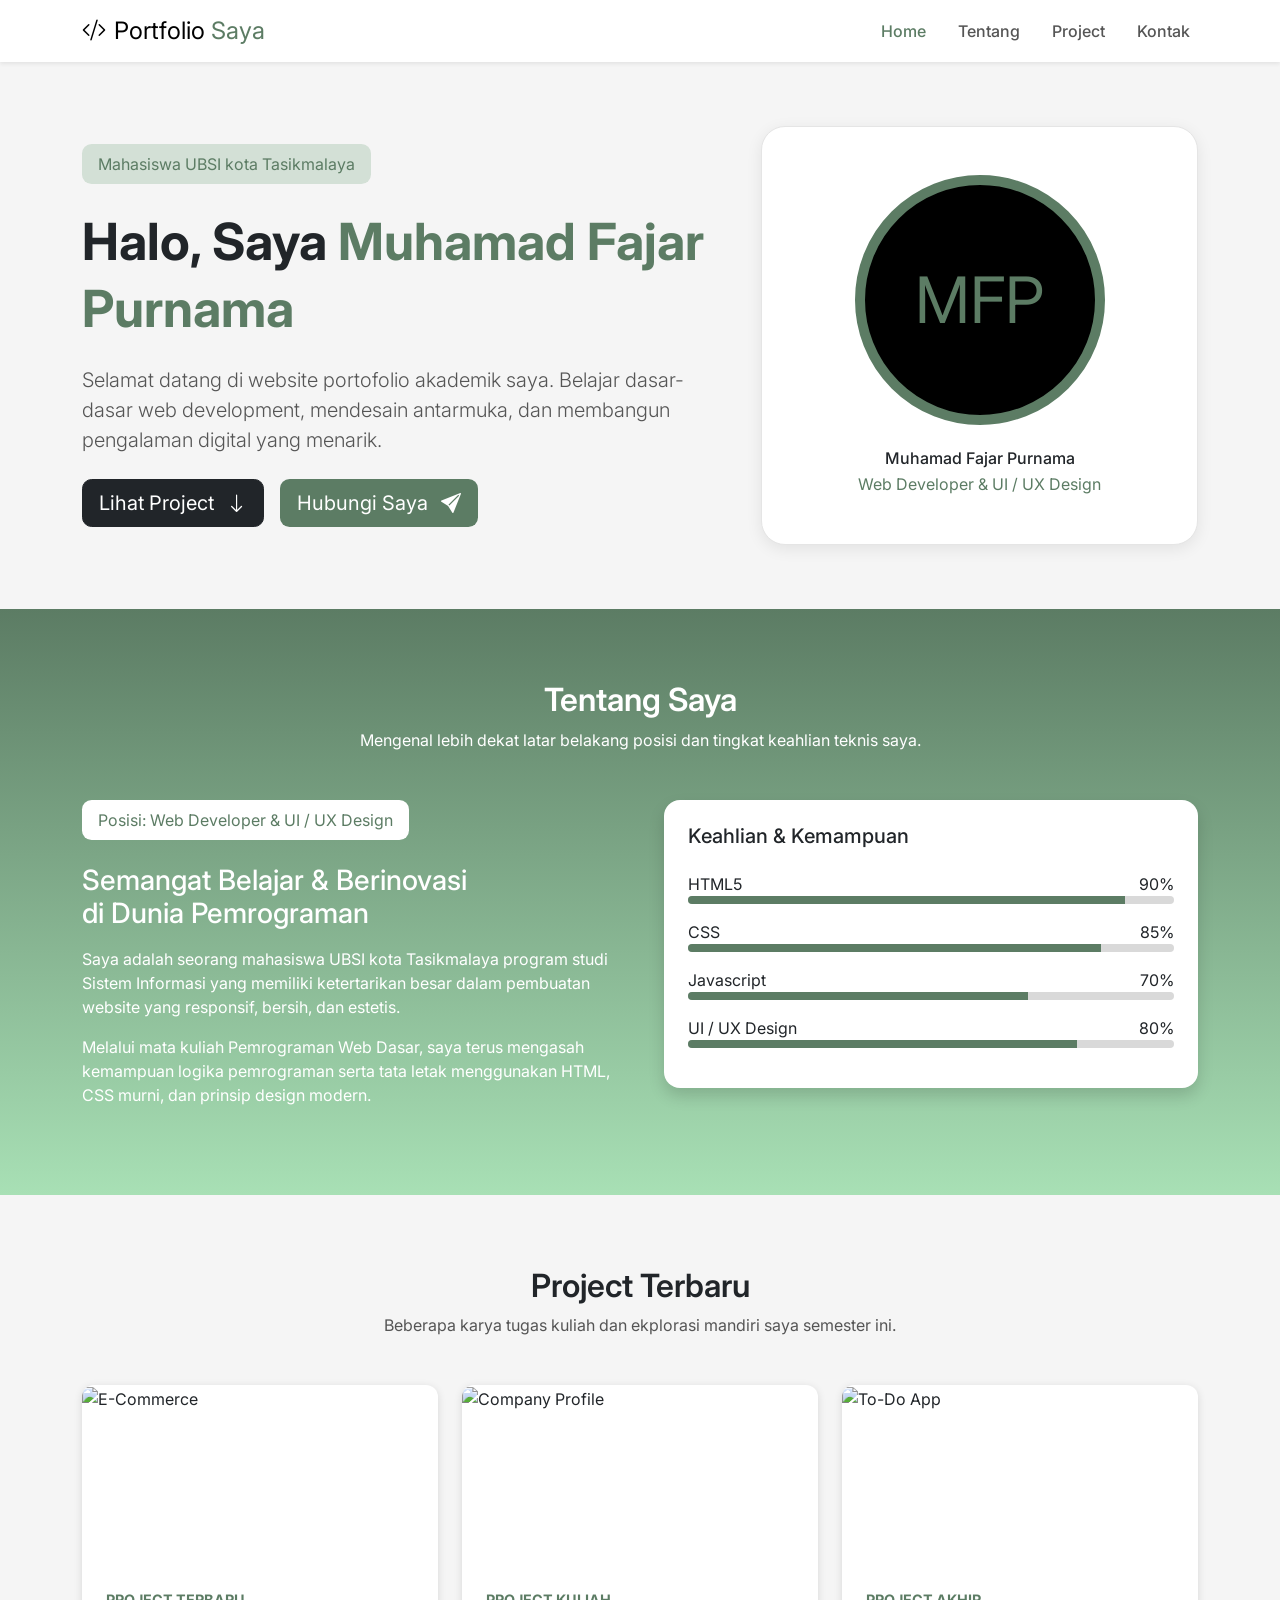
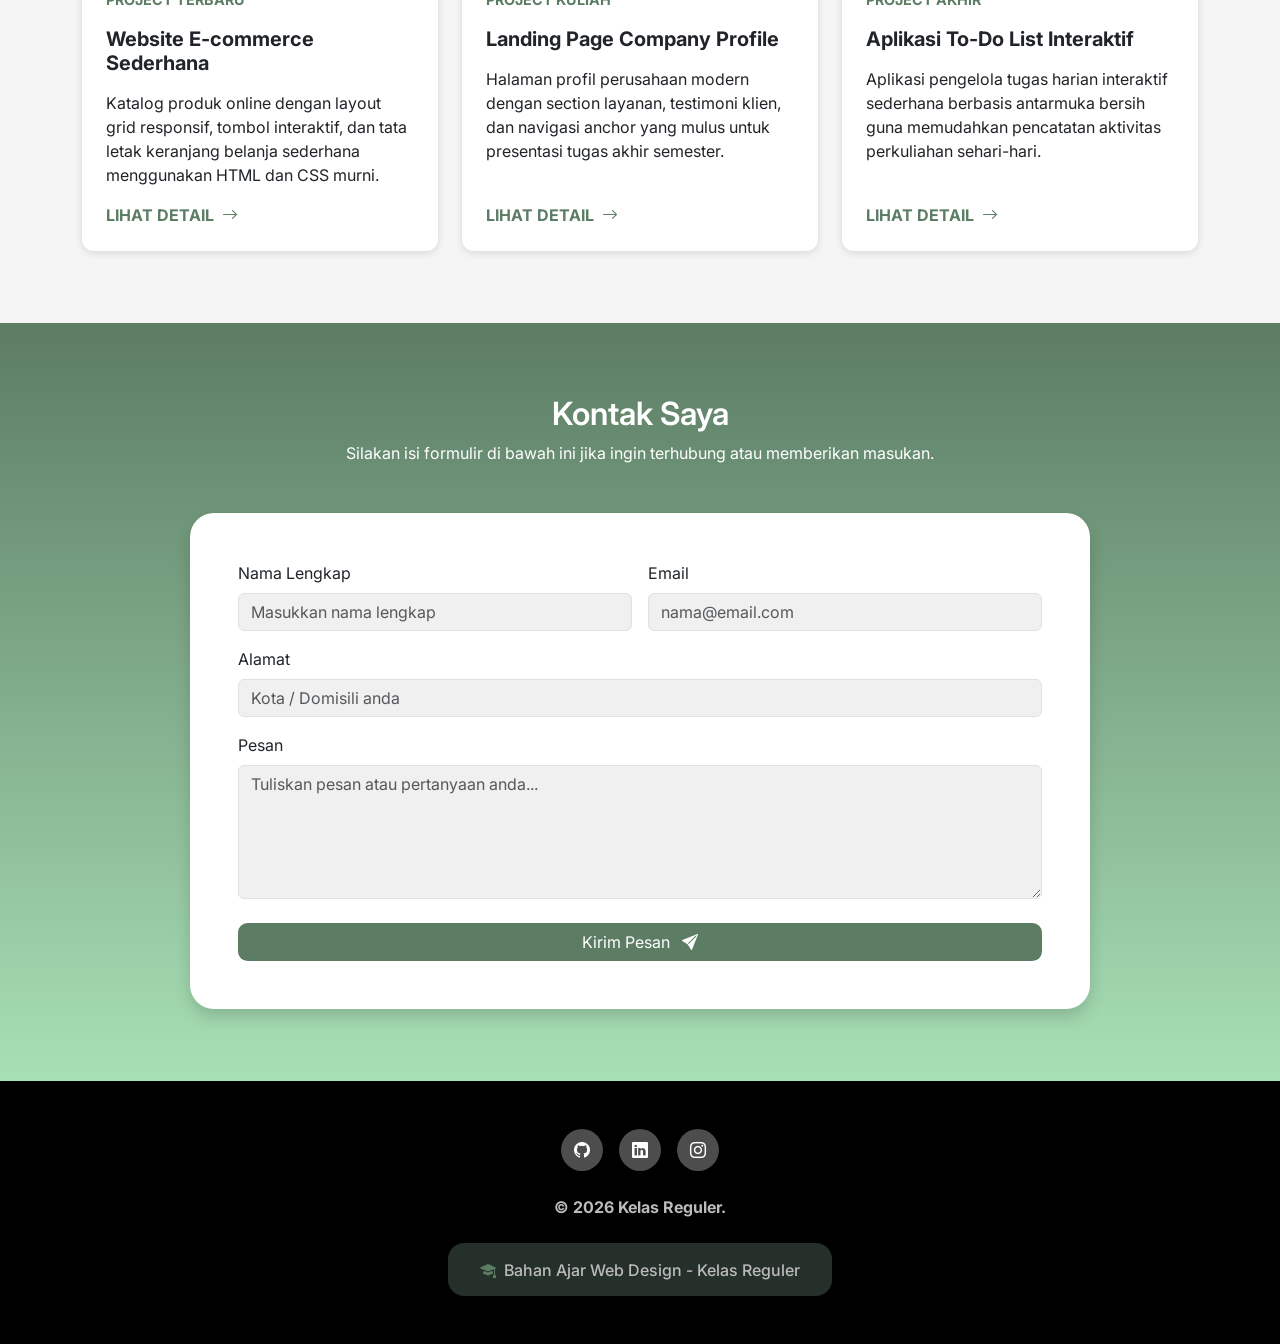
==== index.html @ 84a7619e "first commit" ====
<!DOCTYPE html>
<html lang="id">
<head>
  <meta charset="UTF-8">
  <meta name="viewport" content="width=device-width, initial-scale=1">
  <title>Portfolio Saya</title>
  <link href="https://cdn.jsdelivr.net/npm/bootstrap@5.3.3/dist/css/bootstrap.min.css" rel="stylesheet">
  <link href="https://cdn.jsdelivr.net/npm/bootstrap-icons@1.11.3/font/bootstrap-icons.min.css" rel="stylesheet">
  <link href="https://fonts.googleapis.com/css2?family=Inter:wght@400;500;700&display=swap" rel="stylesheet">
  <link href="style.css" rel="stylesheet">
</head>
<body>
  <nav class="navbar navbar-expand-lg bg-white sticky-top shadow-sm">
    <div class="container">
      <a class="navbar-brand fs-4" href="#home">
        <i class="bi bi-code-slash me-2"></i>Portfolio <span class="text-hijau">Saya</span>
      </a>
      <button class="navbar-toggler" type="button" data-bs-toggle="collapse" data-bs-target="#menu">
        <span class="navbar-toggler-icon"></span>
      </button>
      <div class="collapse navbar-collapse" id="menu">
        <ul class="navbar-nav ms-auto gap-lg-3">
          <li class="nav-item"><a class="nav-link active" href="#home">Home</a></li>
          <li class="nav-item"><a class="nav-link" href="#tentang">Tentang</a></li>
          <li class="nav-item"><a class="nav-link" href="#project">Project</a></li>
          <li class="nav-item"><a class="nav-link" href="#kontak">Kontak</a></li>
        </ul>
      </div>
    </div>
  </nav>
  <header id="home" class="hero">
    <div class="container">
      <div class="row align-items-center g-5">
        <div class="col-lg-7">
          <span class="badge-hijau">Mahasiswa UBSI kota Tasikmalaya</span>
          <h1 class="hero-title fw-bold mt-4">Halo, Saya <span class="text-hijau">Muhamad Fajar Purnama</span></h1>
          <p class="lead text-abu my-4">Selamat datang di website portofolio akademik saya. Belajar dasar-dasar web development, mendesain antarmuka, dan membangun pengalaman digital yang menarik.</p>
          <div class="d-flex flex-wrap gap-3">
            <a href="#project" class="btn btn-dark btn-lg">Lihat Project <i class="bi bi-arrow-down ms-2"></i></a>
            <a href="#kontak" class="btn btn-hijau btn-lg">Hubungi Saya <i class="bi bi-send-fill ms-2"></i></a>
          </div>
        </div>
        <div class="col-lg-5">
          <div class="kartu-profil bg-white text-center p-4 p-md-5">
            <div class="avatar mx-auto mb-4">MFP</div>
            <h2 class="h6 mb-1">Muhamad Fajar Purnama</h2>
            <p class="text-hijau mb-0">Web Developer &amp; UI / UX Design</p>
          </div>
        </div>
      </div>
    </div>
  </header>
  <section id="tentang" class="bg-gradasi text-white py-5">
    <div class="container py-4">
      <div class="text-center mb-5">
        <h2 class="fw-semibold">Tentang Saya</h2>
        <p>Mengenal lebih dekat latar belakang posisi dan tingkat keahlian teknis saya.</p>
      </div>
      <div class="row g-5 align-items-start">
        <div class="col-lg-6">
          <span class="badge-putih">Posisi: Web Developer &amp; UI / UX Design</span>
          <h3 class="mt-4 mb-3">Semangat Belajar &amp; Berinovasi<br>di Dunia Pemrograman</h3>
          <p>Saya adalah seorang mahasiswa UBSI kota Tasikmalaya program studi Sistem Informasi yang memiliki ketertarikan besar dalam pembuatan website yang responsif, bersih, dan estetis.</p>
          <p>Melalui mata kuliah Pemrograman Web Dasar, saya terus mengasah kemampuan logika pemrograman serta tata letak menggunakan HTML, CSS murni, dan prinsip design modern.</p>
        </div>
        <div class="col-lg-6">
          <div class="bg-white text-dark rounded-4 shadow p-4">
            <h3 class="h5 mb-4">Keahlian &amp; Kemampuan</h3>
            <div class="mb-3">
              <div class="d-flex justify-content-between"><span>HTML5</span><span>90%</span></div>
              <div class="progress"><div class="progress-bar" style="width: 90%"></div></div>
            </div>
            <div class="mb-3">
              <div class="d-flex justify-content-between"><span>CSS</span><span>85%</span></div>
              <div class="progress"><div class="progress-bar" style="width: 85%"></div></div>
            </div>
            <div class="mb-3">
              <div class="d-flex justify-content-between"><span>Javascript</span><span>70%</span></div>
              <div class="progress"><div class="progress-bar" style="width: 70%"></div></div>
            </div>
            <div class="mb-3">
              <div class="d-flex justify-content-between"><span>UI / UX Design</span><span>80%</span></div>
              <div class="progress"><div class="progress-bar" style="width: 80%"></div></div>
            </div>
          </div>
        </div>
      </div>
    </div>
  </section>
  <section id="project" class="py-5">
    <div class="container py-4">
      <div class="text-center mb-5">
        <h2 class="fw-semibold">Project Terbaru</h2>
        <p class="text-abu">Beberapa karya tugas kuliah dan ekplorasi mandiri saya semester ini.</p>
      </div>
      <div class="row g-4">
        <div class="col-md-6 col-lg-4">
          <div class="card kartu-project h-100">
            <div class="gambar-wrap">
              <img src="https://picsum.photos/seed/gedung/600/360" alt="E-Commerce">
              <span class="gambar-judul">E-Commerce</span>
            </div>
            <div class="card-body d-flex flex-column p-4">
              <span class="label-project">PROJECT TERBARU</span>
              <h3 class="h5 fw-bold my-3">Website E-commerce Sederhana</h3>
              <p>Katalog produk online dengan layout grid responsif, tombol interaktif, dan tata letak keranjang belanja sederhana menggunakan HTML dan CSS murni.</p>
              <a href="#" class="link-detail mt-auto">Lihat Detail <i class="bi bi-arrow-right ms-1"></i></a>
            </div>
          </div>
        </div>
        <div class="col-md-6 col-lg-4">
          <div class="card kartu-project h-100">
            <div class="gambar-wrap">
              <img src="https://picsum.photos/seed/tim/600/360" alt="Company Profile">
              <span class="gambar-judul">Company Profile</span>
            </div>
            <div class="card-body d-flex flex-column p-4">
              <span class="label-project">PROJECT KULIAH</span>
              <h3 class="h5 fw-bold my-3">Landing Page Company Profile</h3>
              <p>Halaman profil perusahaan modern dengan section layanan, testimoni klien, dan navigasi anchor yang mulus untuk presentasi tugas akhir semester.</p>
              <a href="#" class="link-detail mt-auto">Lihat Detail <i class="bi bi-arrow-right ms-1"></i></a>
            </div>
          </div>
        </div>
        <div class="col-md-6 col-lg-4">
          <div class="card kartu-project h-100">
            <div class="gambar-wrap">
              <img src="https://picsum.photos/seed/todo/600/360" alt="To-Do App">
              <span class="gambar-judul">To-Do App</span>
            </div>
            <div class="card-body d-flex flex-column p-4">
              <span class="label-project">PROJECT AKHIR</span>
              <h3 class="h5 fw-bold my-3">Aplikasi To-Do List Interaktif</h3>
              <p>Aplikasi pengelola tugas harian interaktif sederhana berbasis antarmuka bersih guna memudahkan pencatatan aktivitas perkuliahan sehari-hari.</p>
              <a href="#" class="link-detail mt-auto">Lihat Detail <i class="bi bi-arrow-right ms-1"></i></a>
            </div>
          </div>
        </div>
      </div>
    </div>
  </section>
  <section id="kontak" class="bg-gradasi text-white py-5">
    <div class="container py-4">
      <div class="text-center mb-5">
        <h2 class="fw-semibold">Kontak Saya</h2>
        <p>Silakan isi formulir di bawah ini jika ingin terhubung atau memberikan masukan.</p>
      </div>
      <form class="kartu-form bg-white text-dark shadow mx-auto p-4 p-md-5"
            onsubmit="event.preventDefault(); alert('Terima kasih! Pesan Anda sudah terkirim.'); this.reset();">
        <div class="row g-3 mb-3">
          <div class="col-md-6">
            <label for="nama" class="form-label">Nama Lengkap</label>
            <input type="text" class="form-control" id="nama" placeholder="Masukkan nama lengkap" required>
          </div>
          <div class="col-md-6">
            <label for="email" class="form-label">Email</label>
            <input type="email" class="form-control" id="email" placeholder="nama@email.com" required>
          </div>
        </div>
        <div class="mb-3">
          <label for="alamat" class="form-label">Alamat</label>
          <input type="text" class="form-control" id="alamat" placeholder="Kota / Domisili anda">
        </div>
        <div class="mb-4">
          <label for="pesan" class="form-label">Pesan</label>
          <textarea class="form-control" id="pesan" rows="5" placeholder="Tuliskan pesan atau pertanyaan anda..." required></textarea>
        </div>
        <button type="submit" class="btn btn-hijau w-100">Kirim Pesan <i class="bi bi-send-fill ms-2"></i></button>
      </form>
    </div>
  </section>
  <footer class="text-center py-5">
    <div class="d-flex justify-content-center gap-3 mb-4">
      <a href="#" class="ikon-sosial" aria-label="GitHub"><i class="bi bi-github"></i></a>
      <a href="#" class="ikon-sosial" aria-label="LinkedIn"><i class="bi bi-linkedin"></i></a>
      <a href="#" class="ikon-sosial" aria-label="Instagram"><i class="bi bi-instagram"></i></a>
    </div>
    <p class="fw-bold mb-4">&copy; 2026 Kelas Reguler.</p>
    <span class="pil-footer"><i class="bi bi-mortarboard-fill text-hijau me-2"></i>Bahan Ajar Web Design - Kelas Reguler</span>
  </footer>

  <script src="https://cdn.jsdelivr.net/npm/bootstrap@5.3.3/dist/js/bootstrap.bundle.min.js"></script>
</body>
</html>
---- style.css ----
/* ===== Variabel warna ===== */
:root {
  --hijau-utama: #5c7c64;
  --hijau-muda: #a8e0b5;
  --hijau-badge: #d3e0d6;
  --latar: #f5f5f5;
  --abu-teks: #555555;
}

/* ===== Dasar ===== */
html {
  scroll-behavior: smooth;
}
section,
header {
  scroll-margin-top: 70px;
}
body {
  font-family: "Inter", sans-serif;
  background: var(--latar);
}
.text-hijau {
  color: var(--hijau-utama);
}
.text-abu {
  color: var(--abu-teks);
}

/* ===== Tombol ===== */
.btn-hijau {
  background: var(--hijau-utama);
  color: #fff;
}
.btn-hijau:hover {
  background: #4a6651;
  color: #fff;
}
.btn-hijau,
.btn-dark {
  border-radius: 0.6rem;
}

/* ===== Navbar ===== */
.navbar .nav-link {
  color: var(--abu-teks);
  font-weight: 500;
}
.navbar .nav-link:hover,
.navbar .nav-link.active {
  color: var(--hijau-utama);
}

/* ===== Hero ===== */
.hero {
  padding: 4rem 0;
}
.badge-hijau {
  display: inline-block;
  background: var(--hijau-badge);
  color: var(--hijau-utama);
  padding: 0.5rem 1rem;
  border-radius: 0.6rem;
}
.hero-title {
  font-size: clamp(2rem, 5vw, 3.2rem);
  line-height: 1.3;
}
.kartu-profil {
  border: 1px solid #e5e5e5;
  border-radius: 1.5rem;
  box-shadow: 0 4px 16px rgba(0, 0, 0, 0.08);
}
.avatar {
  width: 250px;
  height: 250px;
  border-radius: 50%;
  background: #000;
  color: var(--hijau-utama);
  border: 10px solid var(--hijau-utama);
  display: flex;
  align-items: center;
  justify-content: center;
  font-size: 4rem;
}

/* ===== Section dengan gradasi (Tentang & Kontak) ===== */
.bg-gradasi {
  background: linear-gradient(to bottom, var(--hijau-utama), var(--hijau-muda));
}
.badge-putih {
  display: inline-block;
  background: #fff;
  color: var(--hijau-utama);
  padding: 0.5rem 1rem;
  border-radius: 0.6rem;
}

/* ===== Progress bar keahlian ===== */
.progress {
  height: 8px;
  background: #d9d9d9;
}
.progress-bar {
  background: var(--hijau-utama);
}

/* ===== Kartu project ===== */
.kartu-project {
  border: 0;
  border-radius: 0.75rem;
  overflow: hidden;
  box-shadow: 0 2px 8px rgba(0, 0, 0, 0.12);
  transition:
    transform 0.3s,
    box-shadow 0.3s;
}
.kartu-project:hover {
  transform: translateY(-6px);
  box-shadow: 0 10px 24px rgba(0, 0, 0, 0.18);
}
.gambar-wrap {
  position: relative;
  height: 180px;
}
.gambar-wrap img {
  width: 100%;
  height: 100%;
  object-fit: cover;
}
.gambar-judul {
  position: absolute;
  inset: 0;
  display: flex;
  align-items: center;
  justify-content: center;
  color: #fff;
  font-size: 1.8rem;
}
.label-project {
  color: var(--hijau-utama);
  font-weight: 700;
  font-size: 0.9rem;
}
.link-detail {
  color: var(--hijau-utama);
  font-weight: 700;
  text-decoration: none;
  text-transform: uppercase;
}
.link-detail:hover {
  color: #000;
}

/* ===== Form kontak ===== */
.kartu-form {
  max-width: 900px;
  border-radius: 1.5rem;
}
.form-control {
  background: #f0f0f0;
}
.form-control:focus {
  border-color: var(--hijau-utama);
  box-shadow: 0 0 0 0.2rem rgba(92, 124, 100, 0.25);
}

/* ===== Footer ===== */
footer {
  background: #000;
  color: #bbb;
}
.ikon-sosial {
  width: 42px;
  height: 42px;
  border-radius: 50%;
  background: #4d4d4d;
  color: #fff;
  display: inline-flex;
  align-items: center;
  justify-content: center;
  transition: background 0.3s;
}
.ikon-sosial:hover {
  background: var(--hijau-utama);
  color: #fff;
}
.pil-footer {
  display: inline-block;
  background: #25302a;
  border-radius: 1rem;
  padding: 0.9rem 2rem;
  font-weight: 500;
}

/* ===== Responsive ===== */
@media (max-width: 991px) {
  .hero {
    padding: 2.5rem 0;
  }
}
@media (max-width: 767px) {
  .hero .btn {
    width: 100%;
  } /* tombol hero tersusun penuh */
  section.py-5 {
    padding-top: 2rem !important;
    padding-bottom: 2rem !important;
  }
}
@media (max-width: 575px) {
  .avatar {
    width: 180px;
    height: 180px;
    font-size: 3rem;
    border-width: 7px;
  }
  .kartu-form {
    padding: 1.5rem !important;
  }
}
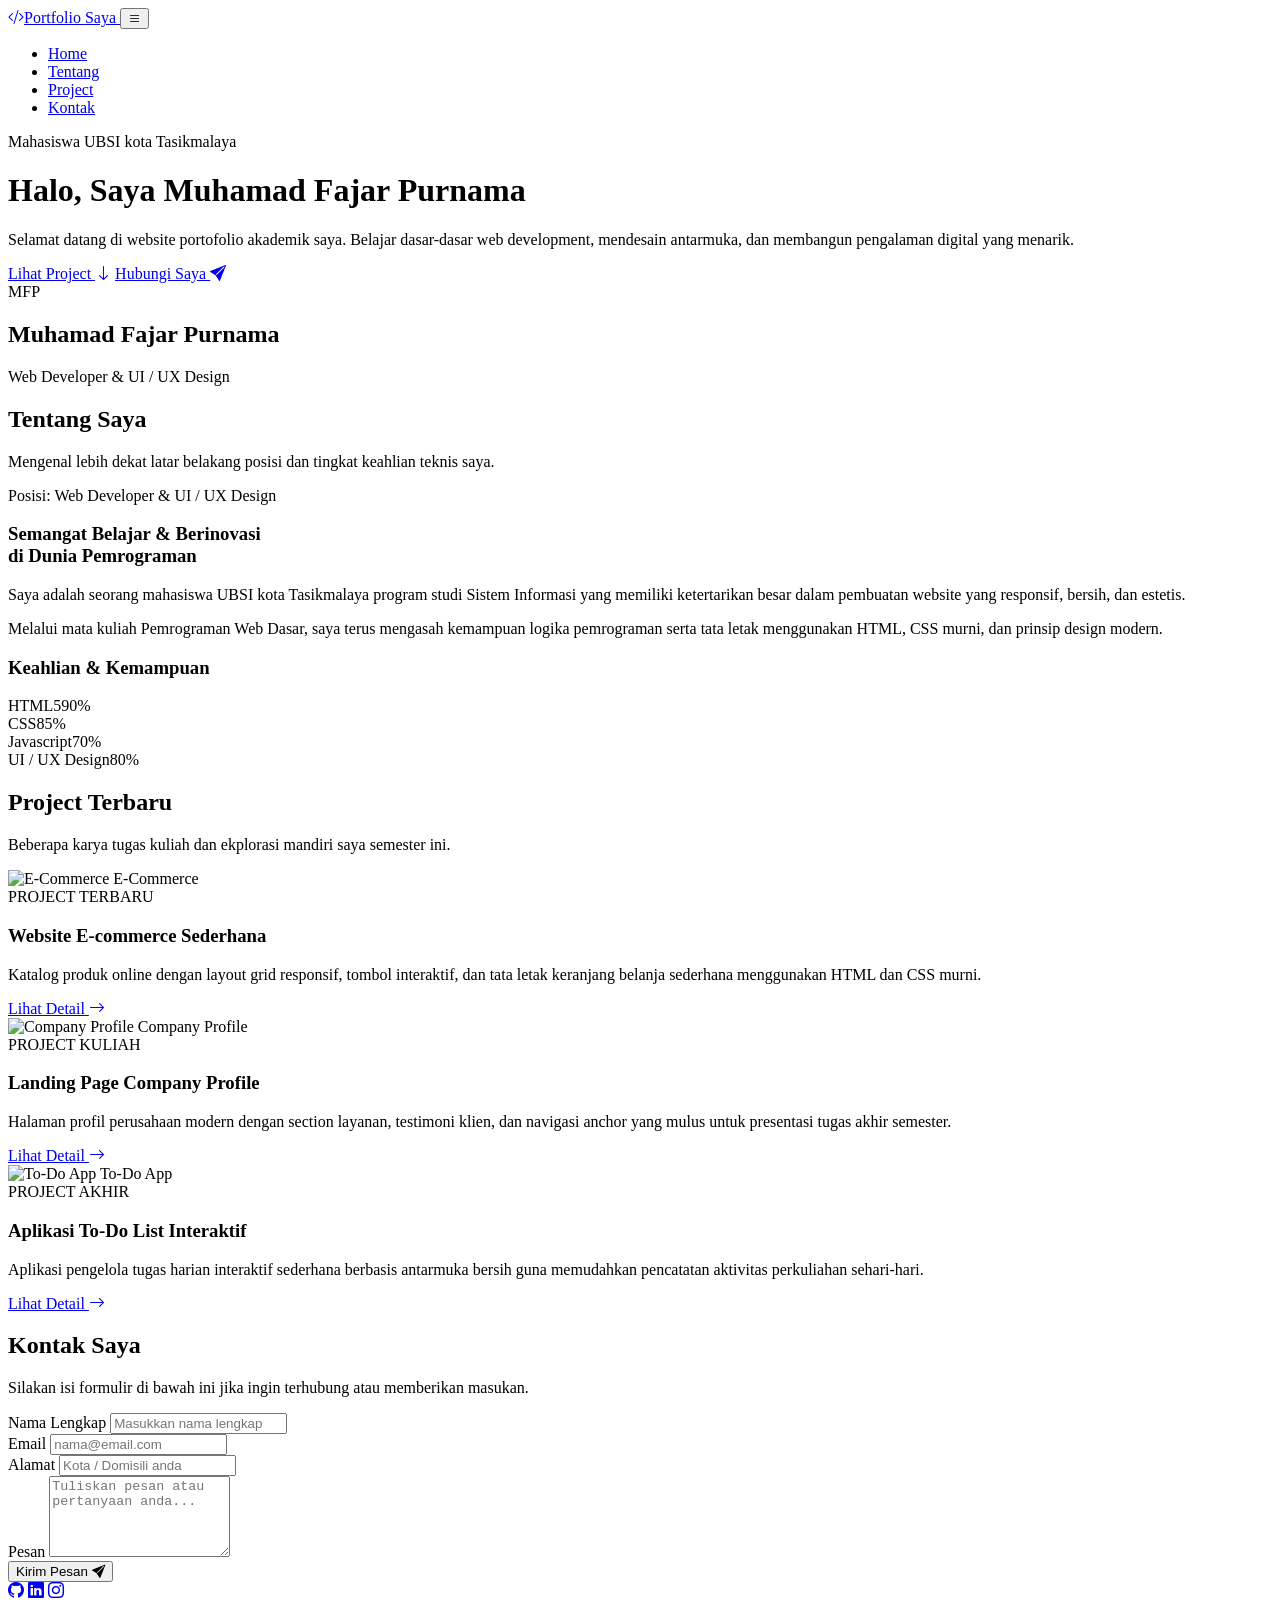
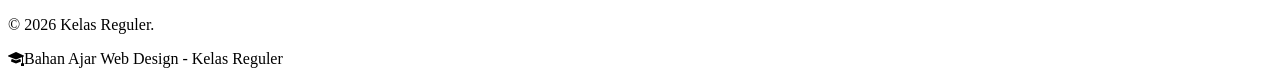
==== commit 2427657c: "ubah semua code style menjadi mengunakan tailwind" ====
--- a/index.html
+++ b/index.html
@@ -1,184 +1,248 @@
 <!DOCTYPE html>
 <html lang="id">
+
 <head>
   <meta charset="UTF-8">
   <meta name="viewport" content="width=device-width, initial-scale=1">
   <title>Portfolio Saya</title>
-  <link href="https://cdn.jsdelivr.net/npm/bootstrap@5.3.3/dist/css/bootstrap.min.css" rel="stylesheet">
+
+  <!-- Tailwind CSS (CDN) -->
+  <script src="https://cdn.tailwindcss.com"></script>
+  <script>
+    // Warna dan font kustom, bisa dipakai sebagai class: bg-hijau, text-hijau, font-sans, dst.
+    tailwind.config = {
+      theme: {
+        extend: {
+          colors: {
+            hijau: { DEFAULT: '#5C7C64', tua: '#4a6651', muda: '#A8E0B5', badge: '#D3E0D6' },
+            latar: '#F5F5F5'
+          },
+          fontFamily: { sans: ['Inter', 'sans-serif'] }
+        }
+      }
+    }
+  </script>
+
+  <!-- Ikon dan font -->
   <link href="https://cdn.jsdelivr.net/npm/bootstrap-icons@1.11.3/font/bootstrap-icons.min.css" rel="stylesheet">
   <link href="https://fonts.googleapis.com/css2?family=Inter:wght@400;500;700&display=swap" rel="stylesheet">
+
+  <!-- CSS tambahan -->
   <link href="style.css" rel="stylesheet">
 </head>
-<body>
-  <nav class="navbar navbar-expand-lg bg-white sticky-top shadow-sm">
-    <div class="container">
-      <a class="navbar-brand fs-4" href="#home">
-        <i class="bi bi-code-slash me-2"></i>Portfolio <span class="text-hijau">Saya</span>
+
+<body class="bg-latar font-sans text-gray-900">
+
+  <nav class="sticky top-0 z-50 bg-white shadow-md">
+    <div class="mx-auto flex max-w-6xl items-center justify-between px-4 py-4">
+      <a href="#home" class="flex items-center gap-2 text-2xl">
+        <i class="bi bi-code-slash"></i>Portfolio <span class="text-hijau">Saya</span>
       </a>
-      <button class="navbar-toggler" type="button" data-bs-toggle="collapse" data-bs-target="#menu">
-        <span class="navbar-toggler-icon"></span>
+      <!-- Tombol hamburger: hanya tampil di bawah layar lg -->
+      <button class="text-3xl lg:hidden" aria-label="Menu"
+        onclick="document.getElementById('menu').classList.toggle('hidden')">
+        <i class="bi bi-list"></i>
       </button>
-      <div class="collapse navbar-collapse" id="menu">
-        <ul class="navbar-nav ms-auto gap-lg-3">
-          <li class="nav-item"><a class="nav-link active" href="#home">Home</a></li>
-          <li class="nav-item"><a class="nav-link" href="#tentang">Tentang</a></li>
-          <li class="nav-item"><a class="nav-link" href="#project">Project</a></li>
-          <li class="nav-item"><a class="nav-link" href="#kontak">Kontak</a></li>
-        </ul>
-      </div>
+      <!-- Menu: tersembunyi di HP, tampil mendatar di layar lg -->
+      <ul id="menu"
+        class="absolute left-0 top-full hidden w-full flex-col gap-4 bg-white px-4 pb-4 shadow-md lg:static lg:flex lg:w-auto lg:flex-row lg:gap-8 lg:p-0 lg:shadow-none">
+        <li><a href="#home" class="font-medium text-hijau">Home</a></li>
+        <li><a href="#tentang" class="font-medium text-gray-600 hover:text-hijau">Tentang</a></li>
+        <li><a href="#project" class="font-medium text-gray-600 hover:text-hijau">Project</a></li>
+        <li><a href="#kontak" class="font-medium text-gray-600 hover:text-hijau">Kontak</a></li>
+      </ul>
     </div>
   </nav>
-  <header id="home" class="hero">
-    <div class="container">
-      <div class="row align-items-center g-5">
-        <div class="col-lg-7">
-          <span class="badge-hijau">Mahasiswa UBSI kota Tasikmalaya</span>
-          <h1 class="hero-title fw-bold mt-4">Halo, Saya <span class="text-hijau">Muhamad Fajar Purnama</span></h1>
-          <p class="lead text-abu my-4">Selamat datang di website portofolio akademik saya. Belajar dasar-dasar web development, mendesain antarmuka, dan membangun pengalaman digital yang menarik.</p>
-          <div class="d-flex flex-wrap gap-3">
-            <a href="#project" class="btn btn-dark btn-lg">Lihat Project <i class="bi bi-arrow-down ms-2"></i></a>
-            <a href="#kontak" class="btn btn-hijau btn-lg">Hubungi Saya <i class="bi bi-send-fill ms-2"></i></a>
-          </div>
-        </div>
-        <div class="col-lg-5">
-          <div class="kartu-profil bg-white text-center p-4 p-md-5">
-            <div class="avatar mx-auto mb-4">MFP</div>
-            <h2 class="h6 mb-1">Muhamad Fajar Purnama</h2>
-            <p class="text-hijau mb-0">Web Developer &amp; UI / UX Design</p>
-          </div>
-        </div>
-      </div>
+  <header id="home" class="scroll-mt-20 py-10 lg:py-16">
+    <div class="mx-auto grid max-w-6xl items-center gap-12 px-4 lg:grid-cols-12">
+
+      <!-- Kolom teks -->
+      <div class="lg:col-span-7">
+        <span class="inline-block rounded-lg bg-hijau-badge px-4 py-2 text-hijau">Mahasiswa UBSI kota Tasikmalaya</span>
+        <h1 class="mt-6 text-4xl font-bold leading-snug md:text-5xl">
+          Halo, Saya <span class="text-hijau">Muhamad Fajar Purnama</span>
+        </h1>
+        <p class="my-6 text-lg leading-relaxed text-gray-600">Selamat datang di website portofolio akademik saya.
+          Belajar dasar-dasar web development, mendesain antarmuka, dan membangun pengalaman digital yang menarik.</p>
+        <div class="flex flex-col gap-3 sm:flex-row">
+          <a href="#project"
+            class="rounded-lg bg-black px-6 py-3 text-center text-lg text-white hover:bg-gray-800">Lihat Project <i
+              class="bi bi-arrow-down ml-2"></i></a>
+          <a href="#kontak"
+            class="rounded-lg bg-hijau px-6 py-3 text-center text-lg text-white hover:bg-hijau-tua">Hubungi Saya <i
+              class="bi bi-send-fill ml-2"></i></a>
+        </div>
+      </div>
+
+      <!-- Kartu profil -->
+      <div class="lg:col-span-5">
+        <div class="rounded-3xl border border-gray-200 bg-white p-8 text-center shadow-lg md:p-12">
+          <div
+            class="mx-auto mb-6 flex h-44 w-44 items-center justify-center rounded-full border-8 border-hijau bg-black text-5xl text-hijau sm:h-60 sm:w-60 sm:text-6xl">
+            MFP</div>
+          <h2 class="font-medium">Muhamad Fajar Purnama</h2>
+          <p class="text-hijau">Web Developer &amp; UI / UX Design</p>
+        </div>
+      </div>
+
     </div>
   </header>
-  <section id="tentang" class="bg-gradasi text-white py-5">
-    <div class="container py-4">
-      <div class="text-center mb-5">
-        <h2 class="fw-semibold">Tentang Saya</h2>
-        <p>Mengenal lebih dekat latar belakang posisi dan tingkat keahlian teknis saya.</p>
-      </div>
-      <div class="row g-5 align-items-start">
-        <div class="col-lg-6">
-          <span class="badge-putih">Posisi: Web Developer &amp; UI / UX Design</span>
-          <h3 class="mt-4 mb-3">Semangat Belajar &amp; Berinovasi<br>di Dunia Pemrograman</h3>
-          <p>Saya adalah seorang mahasiswa UBSI kota Tasikmalaya program studi Sistem Informasi yang memiliki ketertarikan besar dalam pembuatan website yang responsif, bersih, dan estetis.</p>
-          <p>Melalui mata kuliah Pemrograman Web Dasar, saya terus mengasah kemampuan logika pemrograman serta tata letak menggunakan HTML, CSS murni, dan prinsip design modern.</p>
-        </div>
-        <div class="col-lg-6">
-          <div class="bg-white text-dark rounded-4 shadow p-4">
-            <h3 class="h5 mb-4">Keahlian &amp; Kemampuan</h3>
-            <div class="mb-3">
-              <div class="d-flex justify-content-between"><span>HTML5</span><span>90%</span></div>
-              <div class="progress"><div class="progress-bar" style="width: 90%"></div></div>
-            </div>
-            <div class="mb-3">
-              <div class="d-flex justify-content-between"><span>CSS</span><span>85%</span></div>
-              <div class="progress"><div class="progress-bar" style="width: 85%"></div></div>
-            </div>
-            <div class="mb-3">
-              <div class="d-flex justify-content-between"><span>Javascript</span><span>70%</span></div>
-              <div class="progress"><div class="progress-bar" style="width: 70%"></div></div>
-            </div>
-            <div class="mb-3">
-              <div class="d-flex justify-content-between"><span>UI / UX Design</span><span>80%</span></div>
-              <div class="progress"><div class="progress-bar" style="width: 80%"></div></div>
-            </div>
-          </div>
-        </div>
+  <section id="tentang" class="scroll-mt-20 bg-gradient-to-b from-hijau to-hijau-muda py-12 text-white">
+    <div class="mx-auto max-w-6xl px-4">
+      <div class="mb-12 text-center">
+        <h2 class="text-3xl font-semibold">Tentang Saya</h2>
+        <p class="mt-2">Mengenal lebih dekat latar belakang posisi dan tingkat keahlian teknis saya.</p>
+      </div>
+      <div class="grid items-start gap-10 lg:grid-cols-2">
+
+        <div>
+          <span class="inline-block rounded-lg bg-white px-4 py-2 text-hijau">Posisi: Web Developer &amp; UI / UX
+            Design</span>
+          <h3 class="mb-4 mt-6 text-2xl">Semangat Belajar &amp; Berinovasi<br>di Dunia Pemrograman</h3>
+          <p class="mb-4 leading-loose">Saya adalah seorang mahasiswa UBSI kota Tasikmalaya program studi Sistem
+            Informasi yang memiliki ketertarikan besar dalam pembuatan website yang responsif, bersih, dan estetis.</p>
+          <p class="leading-loose">Melalui mata kuliah Pemrograman Web Dasar, saya terus mengasah kemampuan logika
+            pemrograman serta tata letak menggunakan HTML, CSS murni, dan prinsip design modern.</p>
+        </div>
+
+        <div class="rounded-2xl bg-white p-6 text-gray-900 shadow-lg">
+          <h3 class="mb-6 text-xl">Keahlian &amp; Kemampuan</h3>
+          <div class="mb-4">
+            <div class="flex justify-between"><span>HTML5</span><span>90%</span></div>
+            <div class="mt-1 h-2 rounded-full bg-gray-200">
+              <div class="h-2 w-[90%] rounded-full bg-hijau"></div>
+            </div>
+          </div>
+          <div class="mb-4">
+            <div class="flex justify-between"><span>CSS</span><span>85%</span></div>
+            <div class="mt-1 h-2 rounded-full bg-gray-200">
+              <div class="h-2 w-[85%] rounded-full bg-hijau"></div>
+            </div>
+          </div>
+          <div class="mb-4">
+            <div class="flex justify-between"><span>Javascript</span><span>70%</span></div>
+            <div class="mt-1 h-2 rounded-full bg-gray-200">
+              <div class="h-2 w-[70%] rounded-full bg-hijau"></div>
+            </div>
+          </div>
+          <div class="mb-4">
+            <div class="flex justify-between"><span>UI / UX Design</span><span>80%</span></div>
+            <div class="mt-1 h-2 rounded-full bg-gray-200">
+              <div class="h-2 w-[80%] rounded-full bg-hijau"></div>
+            </div>
+          </div>
+        </div>
+
       </div>
     </div>
   </section>
-  <section id="project" class="py-5">
-    <div class="container py-4">
-      <div class="text-center mb-5">
-        <h2 class="fw-semibold">Project Terbaru</h2>
-        <p class="text-abu">Beberapa karya tugas kuliah dan ekplorasi mandiri saya semester ini.</p>
-      </div>
-      <div class="row g-4">
-        <div class="col-md-6 col-lg-4">
-          <div class="card kartu-project h-100">
-            <div class="gambar-wrap">
-              <img src="https://picsum.photos/seed/gedung/600/360" alt="E-Commerce">
-              <span class="gambar-judul">E-Commerce</span>
-            </div>
-            <div class="card-body d-flex flex-column p-4">
-              <span class="label-project">PROJECT TERBARU</span>
-              <h3 class="h5 fw-bold my-3">Website E-commerce Sederhana</h3>
-              <p>Katalog produk online dengan layout grid responsif, tombol interaktif, dan tata letak keranjang belanja sederhana menggunakan HTML dan CSS murni.</p>
-              <a href="#" class="link-detail mt-auto">Lihat Detail <i class="bi bi-arrow-right ms-1"></i></a>
-            </div>
-          </div>
-        </div>
-        <div class="col-md-6 col-lg-4">
-          <div class="card kartu-project h-100">
-            <div class="gambar-wrap">
-              <img src="https://picsum.photos/seed/tim/600/360" alt="Company Profile">
-              <span class="gambar-judul">Company Profile</span>
-            </div>
-            <div class="card-body d-flex flex-column p-4">
-              <span class="label-project">PROJECT KULIAH</span>
-              <h3 class="h5 fw-bold my-3">Landing Page Company Profile</h3>
-              <p>Halaman profil perusahaan modern dengan section layanan, testimoni klien, dan navigasi anchor yang mulus untuk presentasi tugas akhir semester.</p>
-              <a href="#" class="link-detail mt-auto">Lihat Detail <i class="bi bi-arrow-right ms-1"></i></a>
-            </div>
-          </div>
-        </div>
-        <div class="col-md-6 col-lg-4">
-          <div class="card kartu-project h-100">
-            <div class="gambar-wrap">
-              <img src="https://picsum.photos/seed/todo/600/360" alt="To-Do App">
-              <span class="gambar-judul">To-Do App</span>
-            </div>
-            <div class="card-body d-flex flex-column p-4">
-              <span class="label-project">PROJECT AKHIR</span>
-              <h3 class="h5 fw-bold my-3">Aplikasi To-Do List Interaktif</h3>
-              <p>Aplikasi pengelola tugas harian interaktif sederhana berbasis antarmuka bersih guna memudahkan pencatatan aktivitas perkuliahan sehari-hari.</p>
-              <a href="#" class="link-detail mt-auto">Lihat Detail <i class="bi bi-arrow-right ms-1"></i></a>
-            </div>
-          </div>
-        </div>
+  <section id="project" class="scroll-mt-20 py-12">
+    <div class="mx-auto max-w-6xl px-4">
+      <div class="mb-12 text-center">
+        <h2 class="text-3xl font-semibold">Project Terbaru</h2>
+        <p class="mt-2 text-gray-600">Beberapa karya tugas kuliah dan ekplorasi mandiri saya semester ini.</p>
+      </div>
+      <div class="grid gap-6 md:grid-cols-2 lg:grid-cols-3">
+        <article
+          class="flex flex-col overflow-hidden rounded-xl bg-white shadow-md transition hover:-translate-y-1.5 hover:shadow-xl">
+          <div class="relative h-44">
+            <img src="https://picsum.photos/seed/gedung/600/360" alt="E-Commerce" class="h-full w-full object-cover">
+            <span class="absolute inset-0 flex items-center justify-center text-3xl text-white">E-Commerce</span>
+          </div>
+          <div class="flex flex-1 flex-col p-6">
+            <span class="text-sm font-bold text-hijau">PROJECT TERBARU</span>
+            <h3 class="my-3 text-xl font-bold">Website E-commerce Sederhana</h3>
+            <p class="mb-6">Katalog produk online dengan layout grid responsif, tombol interaktif, dan tata letak
+              keranjang belanja sederhana menggunakan HTML dan CSS murni.</p>
+            <a href="#" class="mt-auto font-bold uppercase text-hijau hover:text-black">Lihat Detail <i
+                class="bi bi-arrow-right ml-1"></i></a>
+          </div>
+        </article>
+        <article
+          class="flex flex-col overflow-hidden rounded-xl bg-white shadow-md transition hover:-translate-y-1.5 hover:shadow-xl">
+          <div class="relative h-44">
+            <img src="https://picsum.photos/seed/tim/600/360" alt="Company Profile" class="h-full w-full object-cover">
+            <span class="absolute inset-0 flex items-center justify-center text-3xl text-white">Company Profile</span>
+          </div>
+          <div class="flex flex-1 flex-col p-6">
+            <span class="text-sm font-bold text-hijau">PROJECT KULIAH</span>
+            <h3 class="my-3 text-xl font-bold">Landing Page Company Profile</h3>
+            <p class="mb-6">Halaman profil perusahaan modern dengan section layanan, testimoni klien, dan navigasi
+              anchor yang mulus untuk presentasi tugas akhir semester.</p>
+            <a href="#" class="mt-auto font-bold uppercase text-hijau hover:text-black">Lihat Detail <i
+                class="bi bi-arrow-right ml-1"></i></a>
+          </div>
+        </article>
+        <article
+          class="flex flex-col overflow-hidden rounded-xl bg-white shadow-md transition hover:-translate-y-1.5 hover:shadow-xl">
+          <div class="relative h-44">
+            <img src="https://picsum.photos/seed/todo/600/360" alt="To-Do App" class="h-full w-full object-cover">
+            <span class="absolute inset-0 flex items-center justify-center text-3xl text-white">To-Do App</span>
+          </div>
+          <div class="flex flex-1 flex-col p-6">
+            <span class="text-sm font-bold text-hijau">PROJECT AKHIR</span>
+            <h3 class="my-3 text-xl font-bold">Aplikasi To-Do List Interaktif</h3>
+            <p class="mb-6">Aplikasi pengelola tugas harian interaktif sederhana berbasis antarmuka bersih guna
+              memudahkan pencatatan aktivitas perkuliahan sehari-hari.</p>
+            <a href="#" class="mt-auto font-bold uppercase text-hijau hover:text-black">Lihat Detail <i
+                class="bi bi-arrow-right ml-1"></i></a>
+          </div>
+        </article>
       </div>
     </div>
   </section>
-  <section id="kontak" class="bg-gradasi text-white py-5">
-    <div class="container py-4">
-      <div class="text-center mb-5">
-        <h2 class="fw-semibold">Kontak Saya</h2>
-        <p>Silakan isi formulir di bawah ini jika ingin terhubung atau memberikan masukan.</p>
-      </div>
-      <form class="kartu-form bg-white text-dark shadow mx-auto p-4 p-md-5"
-            onsubmit="event.preventDefault(); alert('Terima kasih! Pesan Anda sudah terkirim.'); this.reset();">
-        <div class="row g-3 mb-3">
-          <div class="col-md-6">
-            <label for="nama" class="form-label">Nama Lengkap</label>
-            <input type="text" class="form-control" id="nama" placeholder="Masukkan nama lengkap" required>
-          </div>
-          <div class="col-md-6">
-            <label for="email" class="form-label">Email</label>
-            <input type="email" class="form-control" id="email" placeholder="nama@email.com" required>
-          </div>
-        </div>
-        <div class="mb-3">
-          <label for="alamat" class="form-label">Alamat</label>
-          <input type="text" class="form-control" id="alamat" placeholder="Kota / Domisili anda">
+  <section id="kontak" class="scroll-mt-20 bg-gradient-to-b from-hijau to-hijau-muda py-12 text-white">
+    <div class="mx-auto max-w-6xl px-4">
+      <div class="mb-12 text-center">
+        <h2 class="text-3xl font-semibold">Kontak Saya</h2>
+        <p class="mt-2">Silakan isi formulir di bawah ini jika ingin terhubung atau memberikan masukan.</p>
+      </div>
+      <form class="mx-auto max-w-3xl rounded-3xl bg-white p-6 text-gray-900 shadow-xl md:p-12"
+        onsubmit="event.preventDefault(); alert('Terima kasih! Pesan Anda sudah terkirim.'); this.reset();">
+        <div class="mb-4 grid gap-4 md:grid-cols-2">
+          <div>
+            <label for="nama" class="mb-1 block">Nama Lengkap</label>
+            <input type="text" id="nama" placeholder="Masukkan nama lengkap" required
+              class="w-full rounded-lg border border-gray-300 bg-gray-100 px-4 py-3 focus:border-hijau focus:outline-none focus:ring-2 focus:ring-hijau/30">
+          </div>
+          <div>
+            <label for="email" class="mb-1 block">Email</label>
+            <input type="email" id="email" placeholder="nama@email.com" required
+              class="w-full rounded-lg border border-gray-300 bg-gray-100 px-4 py-3 focus:border-hijau focus:outline-none focus:ring-2 focus:ring-hijau/30">
+          </div>
         </div>
         <div class="mb-4">
-          <label for="pesan" class="form-label">Pesan</label>
-          <textarea class="form-control" id="pesan" rows="5" placeholder="Tuliskan pesan atau pertanyaan anda..." required></textarea>
-        </div>
-        <button type="submit" class="btn btn-hijau w-100">Kirim Pesan <i class="bi bi-send-fill ms-2"></i></button>
+          <label for="alamat" class="mb-1 block">Alamat</label>
+          <input type="text" id="alamat" placeholder="Kota / Domisili anda"
+            class="w-full rounded-lg border border-gray-300 bg-gray-100 px-4 py-3 focus:border-hijau focus:outline-none focus:ring-2 focus:ring-hijau/30">
+        </div>
+        <div class="mb-6">
+          <label for="pesan" class="mb-1 block">Pesan</label>
+          <textarea id="pesan" rows="5" placeholder="Tuliskan pesan atau pertanyaan anda..." required
+            class="w-full rounded-lg border border-gray-300 bg-gray-100 px-4 py-3 focus:border-hijau focus:outline-none focus:ring-2 focus:ring-hijau/30"></textarea>
+        </div>
+        <button type="submit" class="w-full rounded-lg bg-hijau py-3 text-lg text-white hover:bg-hijau-tua">Kirim Pesan
+          <i class="bi bi-send-fill ml-2"></i></button>
       </form>
     </div>
   </section>
-  <footer class="text-center py-5">
-    <div class="d-flex justify-content-center gap-3 mb-4">
-      <a href="#" class="ikon-sosial" aria-label="GitHub"><i class="bi bi-github"></i></a>
-      <a href="#" class="ikon-sosial" aria-label="LinkedIn"><i class="bi bi-linkedin"></i></a>
-      <a href="#" class="ikon-sosial" aria-label="Instagram"><i class="bi bi-instagram"></i></a>
-    </div>
-    <p class="fw-bold mb-4">&copy; 2026 Kelas Reguler.</p>
-    <span class="pil-footer"><i class="bi bi-mortarboard-fill text-hijau me-2"></i>Bahan Ajar Web Design - Kelas Reguler</span>
+  <footer class="bg-black px-4 py-12 text-center text-gray-400">
+    <div class="mb-6 flex justify-center gap-3">
+      <a href="#" aria-label="GitHub"
+        class="flex h-10 w-10 items-center justify-center rounded-full bg-gray-700 text-white transition hover:bg-hijau"><i
+          class="bi bi-github"></i></a>
+      <a href="#" aria-label="LinkedIn"
+        class="flex h-10 w-10 items-center justify-center rounded-full bg-gray-700 text-white transition hover:bg-hijau"><i
+          class="bi bi-linkedin"></i></a>
+      <a href="#" aria-label="Instagram"
+        class="flex h-10 w-10 items-center justify-center rounded-full bg-gray-700 text-white transition hover:bg-hijau"><i
+          class="bi bi-instagram"></i></a>
+    </div>
+    <p class="mb-6 font-bold">&copy; 2026 Kelas Reguler.</p>
+    <span class="inline-block rounded-2xl bg-[#25302a] px-8 py-3 font-medium"><i
+        class="bi bi-mortarboard-fill mr-2 text-hijau"></i>Bahan Ajar Web Design - Kelas Reguler</span>
   </footer>
 
-  <script src="https://cdn.jsdelivr.net/npm/bootstrap@5.3.3/dist/js/bootstrap.bundle.min.js"></script>
 </body>
-</html>
+
+</html>
